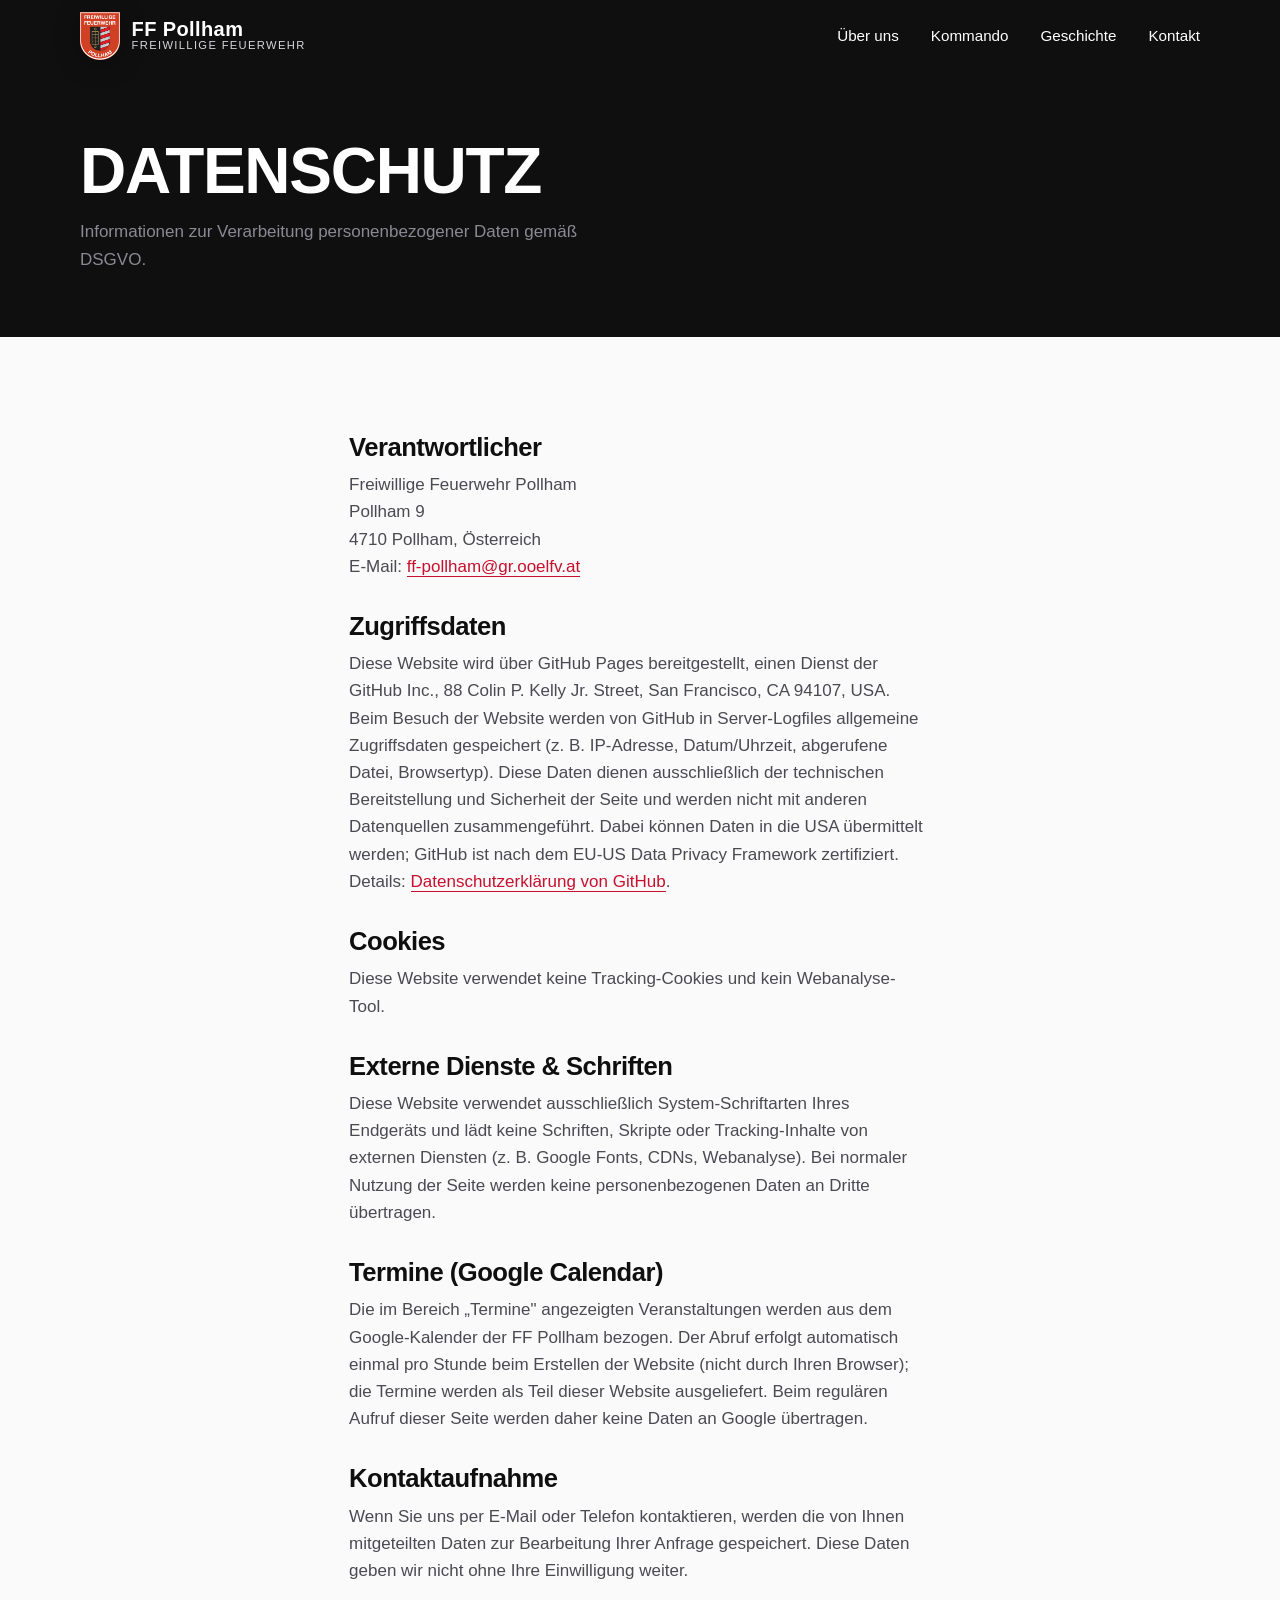
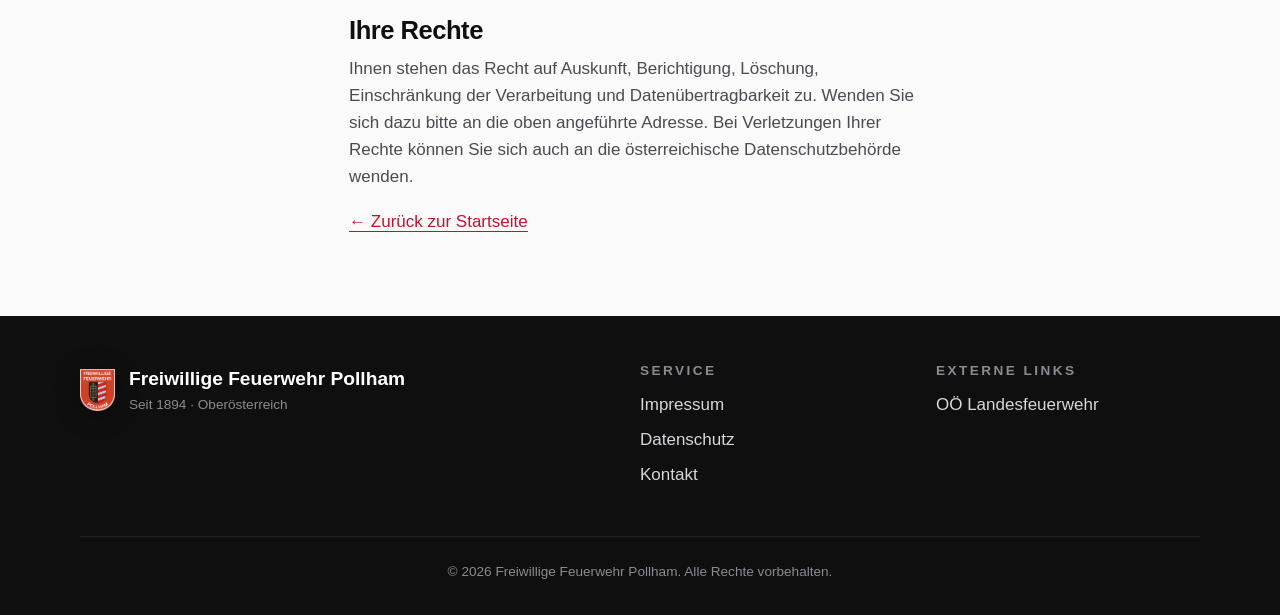
==== datenschutz.html @ 54071424 "Initial version" ====
<!DOCTYPE html>
<html lang="de">
<head>
  <meta charset="UTF-8" />
  <meta name="viewport" content="width=device-width, initial-scale=1.0" />
  <meta http-equiv="Content-Security-Policy" content="default-src 'none'; script-src 'self'; style-src 'self'; img-src 'self'; connect-src 'self'; base-uri 'self'; form-action 'self'; object-src 'none'; upgrade-insecure-requests" />
  <meta name="referrer" content="strict-origin-when-cross-origin" />
  <title>Datenschutz — Freiwillige Feuerwehr Pollham</title>
  <meta name="description" content="Datenschutzerklärung der Freiwilligen Feuerwehr Pollham gemäß DSGVO." />
  <link rel="icon" type="image/png" sizes="96x96" href="assets/favicon-96x96.png" />
  <link rel="shortcut icon" href="assets/favicon.ico" />
  <link rel="apple-touch-icon" sizes="180x180" href="assets/apple-touch-icon.png" />
  <meta name="apple-mobile-web-app-title" content="FF Pollham" />
  <link rel="stylesheet" href="css/style.css" />
</head>
<body>
  <a class="skip-link" href="#main">Zum Inhalt springen</a>

  <header class="site-header is-solid" id="siteHeader">
    <div class="container header-inner">
      <a class="brand" href="index.html" aria-label="Startseite — FF Pollham">
        <span class="brand-mark"><img src="assets/logo.png" alt="" width="40" height="48" /></span>
        <span class="brand-text">
          <span class="brand-line-1">FF Pollham</span>
          <span class="brand-line-2">Freiwillige Feuerwehr</span>
        </span>
      </a>
      <nav class="primary-nav" aria-label="Hauptnavigation">
        <ul>
          <li><a href="index.html#ueber-uns">Über uns</a></li>
          <li><a href="index.html#kommando">Kommando</a></li>
          <li><a href="index.html#geschichte">Geschichte</a></li>
          <li><a href="index.html#kontakt">Kontakt</a></li>
        </ul>
      </nav>
    </div>
  </header>

  <main id="main">
    <section class="page-hero">
      <div class="container">
        <h1>Datenschutz</h1>
        <p>Informationen zur Verarbeitung personenbezogener Daten gemäß DSGVO.</p>
      </div>
    </section>

    <article class="prose container">
      <h2>Verantwortlicher</h2>
      <p>
        Freiwillige Feuerwehr Pollham<br />
        Pollham 9<br />
        4710 Pollham, Österreich<br />
        E-Mail: <a href="mailto:ff-pollham@gr.ooelfv.at">ff-pollham@gr.ooelfv.at</a>
      </p>

      <h2>Zugriffsdaten</h2>
      <p>
        Diese Website wird über GitHub Pages bereitgestellt, einen Dienst der GitHub Inc.,
        88 Colin P. Kelly Jr. Street, San Francisco, CA 94107, USA. Beim Besuch der Website werden
        von GitHub in Server-Logfiles allgemeine Zugriffsdaten gespeichert (z. B. IP-Adresse,
        Datum/Uhrzeit, abgerufene Datei, Browsertyp). Diese Daten dienen ausschließlich der
        technischen Bereitstellung und Sicherheit der Seite und werden nicht mit anderen
        Datenquellen zusammengeführt. Dabei können Daten in die USA übermittelt werden; GitHub ist
        nach dem EU-US Data Privacy Framework zertifiziert. Details:
        <a href="https://docs.github.com/de/site-policy/privacy-policies/github-general-privacy-statement" target="_blank" rel="noopener">Datenschutzerklärung von GitHub</a>.
      </p>

      <h2>Cookies</h2>
      <p>
        Diese Website verwendet keine Tracking-Cookies und kein Webanalyse-Tool.
      </p>

      <h2>Externe Dienste &amp; Schriften</h2>
      <p>
        Diese Website verwendet ausschließlich System-Schriftarten Ihres Endgeräts und lädt keine
        Schriften, Skripte oder Tracking-Inhalte von externen Diensten (z. B. Google Fonts, CDNs,
        Webanalyse). Bei normaler Nutzung der Seite werden keine personenbezogenen Daten an Dritte
        übertragen.
      </p>

      <h2>Termine (Google Calendar)</h2>
      <p>
        Die im Bereich „Termine" angezeigten Veranstaltungen werden aus dem
        Google-Kalender der FF Pollham bezogen. Der Abruf erfolgt automatisch einmal pro Stunde
        beim Erstellen der Website (nicht durch Ihren Browser); die Termine werden als Teil dieser
        Website ausgeliefert. Beim regulären Aufruf dieser Seite werden daher keine Daten an
        Google übertragen.
      </p>

      <h2>Kontaktaufnahme</h2>
      <p>
        Wenn Sie uns per E-Mail oder Telefon kontaktieren, werden die von Ihnen mitgeteilten Daten
        zur Bearbeitung Ihrer Anfrage gespeichert. Diese Daten geben wir nicht ohne Ihre Einwilligung
        weiter.
      </p>

      <h2>Ihre Rechte</h2>
      <p>
        Ihnen stehen das Recht auf Auskunft, Berichtigung, Löschung, Einschränkung der Verarbeitung
        und Datenübertragbarkeit zu. Wenden Sie sich dazu bitte an die oben angeführte Adresse.
        Bei Verletzungen Ihrer Rechte können Sie sich auch an die österreichische Datenschutzbehörde
        wenden.
      </p>

      <p><a href="index.html">← Zurück zur Startseite</a></p>
    </article>
  </main>

  <footer class="site-footer">
    <div class="container footer-inner">
      <div class="footer-brand">
        <span class="brand-mark"><img src="assets/logo.png" alt="" width="35" height="42" /></span>
        <div>
          <p class="footer-name">Freiwillige Feuerwehr Pollham</p>
          <p class="footer-meta">Seit 1894 · Oberösterreich</p>
        </div>
      </div>
      <nav class="footer-nav" aria-label="Fuß-Navigation">
        <h2>Service</h2>
        <ul>
          <li><a href="impressum.html">Impressum</a></li>
          <li><a href="datenschutz.html">Datenschutz</a></li>
          <li><a href="index.html#kontakt">Kontakt</a></li>
        </ul>
      </nav>
      <nav class="footer-nav" aria-label="Externe Links">
        <h2>Externe Links</h2>
        <ul>
          <li><a href="https://www.ooelfv.at" target="_blank" rel="noopener">OÖ Landesfeuerwehr</a></li>
        </ul>
      </nav>
      <p class="footer-copy">© <span id="year">2026</span> Freiwillige Feuerwehr Pollham. Alle Rechte vorbehalten.</p>
    </div>
  </footer>

  <script src="js/main.js" defer></script>
</body>
</html>
---- css/style.css ----
/* ============================================================
   FF Pollham — Modern static site
   Vanilla CSS, mobile-first
   ============================================================ */

:root {
  /* Brand */
  --c-red: #c8102e;
  --c-red-deep: #9a0c23;
  --c-red-glow: rgba(200, 16, 46, 0.35);

  /* Neutrals */
  --c-ink: #0f0f10;
  --c-ink-soft: #1a1a1c;
  --c-grey-900: #232326;
  --c-grey-700: #4a4a52;
  --c-grey-500: #8a8a93;
  --c-grey-300: #d7d7dc;
  --c-grey-100: #f1f1f3;
  --c-paper: #fafafa;
  --c-white: #ffffff;

  /* Typography — system fonts only, no external requests
     Uses native OS font: SF Pro Display (Mac), Segoe UI (Windows), Roboto (Linux/Android) */
  --f-display: -apple-system, BlinkMacSystemFont, "Segoe UI", "Helvetica Neue", "Roboto", Arial, sans-serif;
  --f-body: -apple-system, BlinkMacSystemFont, "Segoe UI", "Helvetica Neue", "Roboto", Arial, sans-serif;

  /* Sizing */
  --container: 1200px;
  --radius-sm: 6px;
  --radius-md: 12px;
  --radius-lg: 20px;

  /* Motion */
  --ease: cubic-bezier(0.22, 1, 0.36, 1);
  --dur: 600ms;

  /* Layout */
  --header-h: 72px;
}

/* ---------- Reset & base ---------- */
*, *::before, *::after { box-sizing: border-box; }
html { scroll-behavior: smooth; -webkit-text-size-adjust: 100%; }
body {
  margin: 0;
  font-family: var(--f-body);
  font-size: 17px;
  line-height: 1.6;
  color: var(--c-ink);
  background: var(--c-paper);
  -webkit-font-smoothing: antialiased;
  text-rendering: optimizeLegibility;
}
img, svg { max-width: 100%; display: block; }
a { color: var(--c-red); text-decoration: none; }
a:hover { color: var(--c-red-deep); }
button { font-family: inherit; cursor: pointer; }
h1, h2, h3, h4 { font-family: var(--f-display); font-weight: 700; line-height: 1.1; margin: 0 0 0.4em; letter-spacing: -0.02em; font-stretch: 85%; }
p { margin: 0 0 1em; }
ul, ol { padding-left: 1.2em; margin: 0 0 1em; }
ul.unstyled, ol.unstyled, .team-grid, .stat-grid, .news-grid, .primary-nav ul, .footer-nav ul {
  list-style: none; padding: 0; margin: 0;
}
:focus-visible { outline: 3px solid var(--c-red); outline-offset: 3px; border-radius: 2px; }

/* Skip link */
.skip-link {
  position: absolute; left: -9999px; top: 0;
  background: var(--c-ink); color: var(--c-white);
  padding: 0.75em 1em; z-index: 1000; border-radius: 0 0 var(--radius-sm) var(--radius-sm);
}
.skip-link:focus { left: 0; }

/* Container */
.container {
  width: 100%; max-width: var(--container);
  margin-inline: auto;
  padding-inline: clamp(1.25rem, 4vw, 2.5rem);
}

/* ============================================================
   Header / Nav
   ============================================================ */
.site-header {
  position: fixed;
  inset: 0 0 auto 0;
  height: var(--header-h);
  z-index: 100;
  transition: background var(--dur) var(--ease), box-shadow var(--dur) var(--ease), border-color var(--dur) var(--ease);
  border-bottom: 1px solid transparent;
}
.site-header.is-solid {
  background: rgba(255, 255, 255, 0.92);
  backdrop-filter: saturate(160%) blur(10px);
  -webkit-backdrop-filter: saturate(160%) blur(10px);
  border-bottom-color: var(--c-grey-300);
  box-shadow: 0 4px 20px rgba(0,0,0,0.04);
}
.header-inner {
  height: 100%;
  display: flex; align-items: center; justify-content: space-between;
}

.brand {
  display: inline-flex; align-items: center; gap: 0.75rem;
  color: inherit;
  text-decoration: none;
}
.brand-mark {
  height: 48px;
  display: inline-flex; align-items: center;
  flex-shrink: 0;
  filter: drop-shadow(0 4px 12px rgba(0, 0, 0, 0.3));
}
.brand-mark img { height: 100%; width: auto; display: block; }
.brand-text { display: flex; flex-direction: column; line-height: 1.05; }
.brand-line-1 {
  font-family: var(--f-display);
  font-size: 1.25rem; font-weight: 800;
  color: var(--c-white);
  letter-spacing: 0.02em;
}
.brand-line-2 {
  font-size: 0.7rem;
  color: var(--c-grey-300);
  letter-spacing: 0.12em;
  text-transform: uppercase;
  font-weight: 500;
}
.site-header.is-solid .brand-line-1 { color: var(--c-ink); }
.site-header.is-solid .brand-line-2 { color: var(--c-grey-700); }

/* Nav */
.primary-nav ul {
  display: none;
  gap: 2rem;
}
.primary-nav a {
  color: var(--c-white);
  font-weight: 500;
  font-size: 0.95rem;
  padding: 0.5em 0;
  position: relative;
  text-decoration: none;
}
.primary-nav a::after {
  content: "";
  position: absolute; left: 0; right: 0; bottom: -4px;
  height: 2px; background: var(--c-red);
  transform: scaleX(0); transform-origin: left center;
  transition: transform 220ms var(--ease);
}
.primary-nav a:hover::after,
.primary-nav a:focus-visible::after { transform: scaleX(1); }
.site-header.is-solid .primary-nav a { color: var(--c-ink); }

/* Nav toggle (mobile) */
.nav-toggle {
  appearance: none; background: transparent; border: 0;
  width: 44px; height: 44px;
  display: grid; place-items: center;
  padding: 0;
}
.nav-toggle-bar {
  display: block; width: 24px; height: 2px;
  background: var(--c-white);
  margin: 3px 0;
  transition: transform 220ms var(--ease), opacity 220ms var(--ease), background 220ms var(--ease);
}
.site-header.is-solid .nav-toggle-bar,
body.nav-open .nav-toggle-bar { background: var(--c-ink); }
body.nav-open .nav-toggle-bar:nth-child(1) { transform: translateY(5px) rotate(45deg); }
body.nav-open .nav-toggle-bar:nth-child(2) { opacity: 0; }
body.nav-open .nav-toggle-bar:nth-child(3) { transform: translateY(-5px) rotate(-45deg); }

/* Mobile nav drawer */
@media (max-width: 859px) {
  .primary-nav {
    position: fixed;
    inset: var(--header-h) 0 0 0;
    background: var(--c-paper);
    transform: translateY(-100%);
    transition: transform 320ms var(--ease);
    z-index: 90;
    overflow-y: auto;
  }
  body.nav-open .primary-nav { transform: translateY(0); }
  .primary-nav ul {
    display: flex !important;
    flex-direction: column;
    gap: 0;
    padding: 1rem clamp(1.25rem, 4vw, 2.5rem) 2rem;
  }
  .primary-nav li { border-bottom: 1px solid var(--c-grey-300); }
  .primary-nav a {
    color: var(--c-ink) !important;
    display: block;
    font-family: var(--f-display);
    font-size: 1.6rem; font-weight: 600;
    padding: 1rem 0;
  }
  .primary-nav a::after { display: none; }
}

@media (min-width: 860px) {
  .nav-toggle { display: none; }
  .primary-nav ul { display: flex; }
}

/* ============================================================
   Hero
   ============================================================ */
.hero {
  position: relative;
  min-height: 100vh;
  min-height: 100dvh;
  display: flex; align-items: center;
  color: var(--c-white);
  isolation: isolate;
  overflow: hidden;
  padding-top: var(--header-h);
}
.hero-bg {
  position: absolute; inset: 0; z-index: -1;
  background:
    radial-gradient(120% 80% at 80% 10%, rgba(200,16,46,0.35), transparent 60%),
    radial-gradient(80% 60% at 10% 90%, rgba(200,16,46,0.18), transparent 70%),
    linear-gradient(180deg, #0a0a0c 0%, #15151a 60%, #0a0a0c 100%);
}
.hero-bg::after {
  content: "";
  position: absolute; inset: 0;
  background-image:
    linear-gradient(rgba(255,255,255,0.04) 1px, transparent 1px),
    linear-gradient(90deg, rgba(255,255,255,0.04) 1px, transparent 1px);
  background-size: 56px 56px;
  mask-image: radial-gradient(80% 60% at 50% 50%, #000 30%, transparent 80%);
  -webkit-mask-image: radial-gradient(80% 60% at 50% 50%, #000 30%, transparent 80%);
}
.hero-content { padding-block: clamp(3rem, 8vh, 6rem); }
.eyebrow {
  display: inline-block;
  font-size: 0.8rem; font-weight: 600;
  letter-spacing: 0.22em; text-transform: uppercase;
  color: var(--c-red);
  padding: 0.4em 0.9em;
  border: 1px solid var(--c-red);
  border-radius: 999px;
  margin-bottom: 1.5rem;
}
.hero-title {
  font-size: clamp(2.6rem, 9vw, 6.5rem);
  line-height: 0.95;
  margin: 0 0 1.5rem;
  letter-spacing: -0.035em;
  text-transform: uppercase;
  font-weight: 800;
  font-stretch: 75%;
}
.hero-title-accent {
  color: var(--c-red);
}
.hero-sub {
  font-size: clamp(1.05rem, 1.6vw, 1.3rem);
  max-width: 36ch;
  color: var(--c-grey-300);
  margin-bottom: 2rem;
}
.hero-actions { display: flex; flex-wrap: wrap; gap: 0.75rem; }

/* Buttons */
.btn {
  display: inline-flex; align-items: center; gap: 0.6em;
  padding: 0.95em 1.7em;
  font-weight: 600; font-size: 1rem;
  border-radius: 999px;
  border: 1px solid transparent;
  transition: transform 180ms var(--ease), background 180ms var(--ease), color 180ms var(--ease), border-color 180ms var(--ease), box-shadow 180ms var(--ease);
  text-decoration: none;
}
.btn:hover { transform: translateY(-1px); }
.btn:active { transform: translateY(0); }
.btn-primary {
  background: var(--c-red); color: var(--c-white);
  box-shadow: 0 10px 30px -10px var(--c-red-glow);
}
.btn-primary:hover { background: var(--c-red-deep); color: var(--c-white); box-shadow: 0 14px 40px -10px var(--c-red-glow); }
.btn-ghost {
  background: transparent; color: var(--c-white);
  border-color: rgba(255,255,255,0.3);
}
.btn-ghost:hover { background: rgba(255,255,255,0.08); color: var(--c-white); border-color: rgba(255,255,255,0.6); }

/* Hero scroll cue */
.hero-scroll {
  position: absolute; left: 50%; bottom: 1.5rem; transform: translateX(-50%);
  width: 28px; height: 44px; border: 2px solid rgba(255,255,255,0.4);
  border-radius: 999px;
  display: grid; place-items: start center;
  padding-top: 8px;
}
.hero-scroll span {
  display: block; width: 3px; height: 8px; background: var(--c-white);
  border-radius: 999px;
  animation: scrollCue 1.8s ease-in-out infinite;
}
@keyframes scrollCue {
  0% { transform: translateY(0); opacity: 1; }
  60% { transform: translateY(10px); opacity: 0; }
  61% { transform: translateY(0); opacity: 0; }
  100% { transform: translateY(0); opacity: 1; }
}

/* ============================================================
   Notruf banner
   ============================================================ */
.notruf {
  background: var(--c-red);
  color: var(--c-white);
  position: relative;
}
.notruf-inner {
  display: grid;
  gap: 0.5rem 2rem;
  grid-template-columns: 1fr;
  align-items: center;
  padding-block: 1.5rem;
  text-align: center;
}
@media (min-width: 760px) {
  .notruf-inner { grid-template-columns: 1fr auto 1fr; text-align: left; }
  .notruf-meta { text-align: right; }
}
.notruf-label {
  display: inline-flex; align-items: center; justify-content: center; gap: 0.6rem;
  font-weight: 600; text-transform: uppercase; letter-spacing: 0.14em; font-size: 0.85rem;
}
.notruf-pulse {
  width: 10px; height: 10px; border-radius: 999px; background: var(--c-white);
  box-shadow: 0 0 0 0 rgba(255,255,255,0.7);
  animation: pulse 1.6s ease-out infinite;
}
@keyframes pulse {
  0% { box-shadow: 0 0 0 0 rgba(255,255,255,0.6); }
  80% { box-shadow: 0 0 0 14px rgba(255,255,255,0); }
  100% { box-shadow: 0 0 0 0 rgba(255,255,255,0); }
}
.notruf-number {
  font-family: var(--f-display);
  font-size: clamp(3rem, 7vw, 4.5rem);
  font-weight: 800;
  color: var(--c-white);
  text-decoration: none;
  line-height: 1;
  letter-spacing: -0.02em;
}
.notruf-meta { font-size: 0.95rem; opacity: 0.92; }

/* ============================================================
   Generic Sections
   ============================================================ */
.section {
  padding-block: clamp(4rem, 10vh, 7rem);
}
.section-muted { background: var(--c-grey-100); }
.section-dark {
  background: var(--c-ink);
  color: var(--c-grey-300);
}
.section-dark h2, .section-dark h3, .section-dark .section-num {
  color: var(--c-white);
}

.section-head {
  max-width: 60ch;
  margin: 0 auto 3rem;
  text-align: center;
}
.section-num {
  display: inline-block;
  font-family: var(--f-display);
  font-size: 0.95rem; font-weight: 600;
  letter-spacing: 0.2em;
  color: var(--c-red);
  margin: 0 0 0.4rem;
}
.section-num::before { content: "— "; }
.section-num::after { content: " —"; }
.section-title {
  font-size: clamp(2rem, 4.5vw, 3.2rem);
  text-transform: uppercase;
  margin: 0 0 0.6rem;
  letter-spacing: -0.025em;
  font-stretch: 80%;
}
.section-sub {
  font-size: 1.05rem;
  color: var(--c-grey-700);
  margin: 0;
}
.section-dark .section-sub { color: var(--c-grey-300); }

.lead { font-size: 1.2rem; line-height: 1.55; color: var(--c-ink); }
.section-dark .lead { color: var(--c-grey-300); }

/* ============================================================
   Über uns
   ============================================================ */
.about-grid {
  display: grid;
  gap: 3rem;
  grid-template-columns: 1fr;
  align-items: start;
}
@media (min-width: 900px) {
  .about-grid { grid-template-columns: 1.3fr 1fr; gap: 4rem; }
}

.stat-grid {
  display: grid;
  grid-template-columns: repeat(2, 1fr);
  gap: 1rem;
}
.stat {
  background: var(--c-white);
  border: 1px solid var(--c-grey-300);
  border-radius: var(--radius-md);
  padding: 1.5rem 1.25rem;
  text-align: left;
}
.stat-value {
  display: block;
  font-family: var(--f-display);
  font-size: clamp(2.4rem, 5vw, 3rem);
  font-weight: 800;
  color: var(--c-red);
  line-height: 1;
  letter-spacing: -0.02em;
}
.stat-plus { color: var(--c-red); }
.stat-label {
  display: block;
  margin-top: 0.5rem;
  font-size: 0.85rem;
  color: var(--c-grey-700);
  text-transform: uppercase;
  letter-spacing: 0.12em;
  font-weight: 600;
}

/* ============================================================
   Kommando / Team
   ============================================================ */
.group-title {
  font-family: var(--f-display);
  font-size: 1rem;
  letter-spacing: 0.2em;
  text-transform: uppercase;
  text-align: center;
  margin: 0 0 1.5rem;
  color: var(--c-red);
}
.team-grid {
  display: grid;
  grid-template-columns: repeat(auto-fit, minmax(200px, 1fr));
  gap: 1.25rem;
}
.team-card {
  background: var(--c-ink-soft);
  border: 1px solid var(--c-grey-900);
  border-radius: var(--radius-md);
  padding: 1.75rem 1.25rem 1.5rem;
  text-align: center;
  transition: transform 280ms var(--ease), border-color 280ms var(--ease), box-shadow 280ms var(--ease);
}
.team-card:hover {
  transform: translateY(-3px);
  border-color: var(--c-red);
  box-shadow: 0 20px 50px -20px rgba(0,0,0,0.5);
}
.avatar {
  width: 72px; height: 72px;
  border-radius: 999px;
  background: linear-gradient(135deg, var(--c-red) 0%, var(--c-red-deep) 100%);
  color: var(--c-white);
  display: grid; place-items: center;
  font-family: var(--f-display);
  font-size: 1.6rem; font-weight: 700;
  margin: 0 auto 1rem;
  letter-spacing: 0.04em;
}
.team-rank {
  font-family: var(--f-display);
  font-size: 0.8rem;
  font-weight: 600;
  color: var(--c-red);
  letter-spacing: 0.2em;
  text-transform: uppercase;
  margin: 0 0 0.25rem;
}
.team-name {
  font-family: var(--f-display);
  font-size: 1.25rem;
  font-weight: 700;
  color: var(--c-white);
  margin: 0 0 0.3rem;
}
.team-role {
  font-size: 0.9rem;
  color: var(--c-grey-500);
  margin: 0;
}

.ext-command { margin-top: 2.5rem; }
.ext-command summary {
  cursor: pointer;
  display: inline-flex; align-items: center; gap: 0.5em;
  font-family: var(--f-display);
  font-size: 0.95rem;
  font-weight: 600;
  color: var(--c-red);
  letter-spacing: 0.18em;
  text-transform: uppercase;
  list-style: none;
  padding: 0.6em 1em;
  border: 1px solid var(--c-red);
  border-radius: 999px;
  transition: background 180ms var(--ease), color 180ms var(--ease);
}
.ext-command summary::-webkit-details-marker { display: none; }
.ext-command summary::after {
  content: "+";
  font-size: 1.2em;
  line-height: 1;
}
.ext-command[open] summary::after { content: "−"; }
.ext-command summary:hover { background: var(--c-red); color: var(--c-white); }

.ext-command[open] .team-grid { margin-top: 1.5rem; }

.team-grid-dense {
  grid-template-columns: repeat(auto-fit, minmax(180px, 1fr));
  gap: 0.75rem;
}
.team-card-sm {
  padding: 1.25rem 1rem;
}
.team-card-sm .team-name { font-size: 1.05rem; }
.team-card-sm .team-rank { font-size: 0.72rem; }
.team-card-sm .team-role { font-size: 0.82rem; }

/* ============================================================
   Timeline / Geschichte
   ============================================================ */
.timeline {
  list-style: none;
  padding: 0;
  margin: 0;
  position: relative;
  max-width: 800px;
  margin-inline: auto;
}
.timeline::before {
  content: "";
  position: absolute;
  left: 20px; top: 0; bottom: 0;
  width: 2px;
  background: linear-gradient(to bottom, var(--c-red), var(--c-grey-300));
}
@media (min-width: 720px) {
  .timeline::before { left: 50%; transform: translateX(-1px); }
}

.tl-item {
  position: relative;
  padding-left: 60px;
  margin-bottom: 2.5rem;
}
.tl-item::before {
  content: "";
  position: absolute;
  left: 12px; top: 8px;
  width: 18px; height: 18px;
  border-radius: 999px;
  background: var(--c-red);
  border: 4px solid var(--c-paper);
  box-shadow: 0 0 0 2px var(--c-red);
}
@media (min-width: 720px) {
  .tl-item { padding-left: 0; width: 50%; padding-right: 3rem; text-align: right; }
  .tl-item::before { left: auto; right: -10px; top: 8px; }
  .tl-item:nth-child(even) {
    margin-left: 50%;
    padding-left: 3rem; padding-right: 0;
    text-align: left;
  }
  .tl-item:nth-child(even)::before { left: -10px; right: auto; }
}
.tl-year {
  font-family: var(--f-display);
  font-size: 2.4rem; font-weight: 800;
  color: var(--c-red);
  line-height: 1;
  margin-bottom: 0.5rem;
}
.tl-body h3 {
  font-size: 1.4rem;
  margin: 0 0 0.5rem;
  color: var(--c-ink);
}
.tl-body p {
  color: var(--c-grey-700);
  margin: 0;
}

/* ============================================================
   Events / Termine
   ============================================================ */
.events-wrap { max-width: 760px; margin-inline: auto; }
.events-list {
  list-style: none;
  padding: 0; margin: 0 0 2rem;
  display: flex; flex-direction: column;
  gap: 1rem;
}
.event-card {
  display: grid;
  grid-template-columns: 84px 1fr;
  gap: 1.25rem;
  align-items: center;
  background: var(--c-white);
  border: 1px solid var(--c-grey-300);
  border-left: 4px solid var(--c-red);
  border-radius: var(--radius-md);
  padding: 1.1rem 1.25rem;
  transition: transform 220ms var(--ease), box-shadow 220ms var(--ease);
}
.event-card:hover {
  transform: translateY(-2px);
  box-shadow: 0 20px 40px -25px rgba(0,0,0,0.18);
}
.event-date {
  display: flex; flex-direction: column; align-items: center;
  justify-content: center;
  color: var(--c-red);
  line-height: 1;
}
.event-day {
  font-size: 2.4rem; font-weight: 800;
  letter-spacing: -0.04em;
}
.event-month {
  font-size: 0.8rem; font-weight: 700;
  text-transform: uppercase;
  letter-spacing: 0.18em;
  margin-top: 0.2rem;
  color: var(--c-grey-700);
}
.event-body { min-width: 0; }
.event-when {
  margin: 0 0 0.25rem;
  font-size: 0.82rem;
  color: var(--c-grey-700);
  letter-spacing: 0.04em;
}
.event-title {
  margin: 0 0 0.25rem;
  font-size: 1.25rem;
  color: var(--c-ink);
}
.event-loc {
  margin: 0;
  font-size: 0.92rem;
  color: var(--c-grey-700);
}

/* skeletons + empty/error */
.event-skeleton, .news-skeleton {
  list-style: none;
  border-radius: var(--radius-md);
  background: var(--c-white);
  border: 1px solid var(--c-grey-300);
  padding: 1.25rem;
  display: flex; flex-direction: column;
  gap: 0.6rem;
}
.event-skeleton span, .news-skeleton span {
  display: block;
  height: 14px;
  border-radius: 6px;
  background: linear-gradient(90deg, var(--c-grey-100) 0%, var(--c-grey-300) 50%, var(--c-grey-100) 100%);
  background-size: 200% 100%;
  animation: skeleton 1.4s ease-in-out infinite;
}
.event-skeleton span:nth-child(1) { width: 60%; }
.event-skeleton span:nth-child(2) { width: 40%; }
.news-skeleton  span:nth-child(1) { width: 30%; height: 18px; }
.news-skeleton  span:nth-child(2) { width: 70%; }
.news-skeleton  span:nth-child(3) { width: 90%; }
@keyframes skeleton {
  0%   { background-position: 200% 0; }
  100% { background-position: -200% 0; }
}
@media (prefers-reduced-motion: reduce) {
  .event-skeleton span, .news-skeleton span { animation: none; }
}

.event-empty, .event-error, .news-empty {
  list-style: none;
  background: var(--c-white);
  border: 1px dashed var(--c-grey-300);
  border-radius: var(--radius-md);
  padding: 1.5rem 1.25rem;
  text-align: center;
  color: var(--c-grey-700);
}
.event-error a { display: inline-block; margin-top: 0.5rem; }

.muted-note-center { text-align: center; margin-top: 1.5rem; }
.btn-dark { color: var(--c-ink); border-color: var(--c-grey-300); }
.btn-dark:hover { background: var(--c-ink); color: var(--c-white); border-color: var(--c-ink); }

@media (max-width: 520px) {
  .event-card { grid-template-columns: 60px 1fr; gap: 0.9rem; padding: 1rem; }
  .event-day { font-size: 1.8rem; }
  .event-month { font-size: 0.7rem; }
  .event-title { font-size: 1.1rem; }
}

/* ============================================================
   News / Aktuelles
   ============================================================ */
.news-grid {
  display: grid;
  grid-template-columns: repeat(auto-fit, minmax(280px, 1fr));
  gap: 1.5rem;
}
.news-card {
  background: var(--c-white);
  border: 1px solid var(--c-grey-300);
  border-radius: var(--radius-md);
  padding: 1.75rem;
  display: flex; flex-direction: column;
  gap: 0.75rem;
  position: relative;
  transition: transform 220ms var(--ease), box-shadow 220ms var(--ease), border-color 220ms var(--ease);
}
.news-card:hover {
  transform: translateY(-4px);
  box-shadow: 0 30px 60px -30px rgba(0,0,0,0.15);
  border-color: var(--c-grey-500);
}
.news-tag {
  align-self: flex-start;
  font-size: 0.72rem;
  font-weight: 700;
  letter-spacing: 0.16em;
  text-transform: uppercase;
  padding: 0.35em 0.8em;
  border-radius: 999px;
  background: var(--c-grey-100);
  color: var(--c-grey-700);
}
.news-tag-mission { background: var(--c-red); color: var(--c-white); }
.news-tag-event { background: #1f2937; color: var(--c-white); }
.news-tag-news { background: #e8eaee; color: var(--c-ink); }
.news-date {
  margin: 0;
  font-size: 0.85rem;
  color: var(--c-grey-700);
  letter-spacing: 0.06em;
}
.news-title {
  font-size: 1.4rem;
  margin: 0;
}
.news-excerpt {
  margin: 0;
  color: var(--c-grey-700);
  font-size: 0.97rem;
}
.muted-note {
  margin-top: 2rem;
  text-align: center;
  font-size: 0.95rem;
  color: var(--c-grey-700);
}

/* ============================================================
   Kontakt
   ============================================================ */
.contact-grid {
  display: grid;
  gap: 1.25rem;
  grid-template-columns: repeat(auto-fit, minmax(260px, 1fr));
}
.contact-card {
  background: var(--c-ink-soft);
  border: 1px solid var(--c-grey-900);
  border-radius: var(--radius-md);
  padding: 1.75rem;
}
.contact-card h3 {
  font-size: 1.4rem;
  color: var(--c-white);
  margin: 0 0 0.75rem;
}
.contact-card address {
  font-style: normal;
  color: var(--c-grey-300);
  line-height: 1.7;
  margin: 0 0 1rem;
}
.contact-card p { color: var(--c-grey-300); margin: 0 0 0.75rem; }
.contact-card a { color: var(--c-white); border-bottom: 1px solid var(--c-red); }
.contact-card a:hover { color: var(--c-red); }
.contact-card .muted { color: var(--c-grey-500); }
.link-arrow {
  display: inline-block;
  font-weight: 600;
  color: var(--c-red) !important;
  border-bottom: none !important;
}
.link-arrow:hover { color: var(--c-white) !important; }

.contact-card-emergency {
  background: var(--c-red);
  border-color: var(--c-red);
}
.contact-card-emergency h3 { color: var(--c-white); }
.contact-card-emergency p { color: rgba(255,255,255,0.92); }
.contact-emerg-number {
  font-family: var(--f-display);
  font-size: clamp(3rem, 7vw, 4.5rem);
  font-weight: 800;
  line-height: 1;
  margin: 0 0 0.5rem !important;
}
.contact-emerg-number a {
  color: var(--c-white) !important;
  border-bottom: none !important;
  text-decoration: none;
}

/* ============================================================
   Footer
   ============================================================ */
.site-footer {
  background: var(--c-ink);
  color: var(--c-grey-300);
  padding-block: 3rem 2rem;
}
.footer-inner {
  display: grid;
  gap: 2rem;
  grid-template-columns: 1fr;
}
@media (min-width: 760px) {
  .footer-inner {
    grid-template-columns: 2fr 1fr 1fr;
    align-items: start;
  }
}
.footer-brand { display: flex; gap: 0.9rem; align-items: center; }
.footer-brand .brand-mark { height: 42px; }
.footer-name { font-family: var(--f-display); font-size: 1.2rem; font-weight: 700; color: var(--c-white); margin: 0; }
.footer-meta { font-size: 0.85rem; margin: 0; color: var(--c-grey-500); }
.footer-nav h2 {
  font-family: var(--f-display);
  font-size: 0.85rem;
  letter-spacing: 0.18em;
  text-transform: uppercase;
  color: var(--c-grey-500);
  margin: 0 0 0.75rem;
}
.footer-nav ul { display: flex; flex-direction: column; gap: 0.5rem; }
.footer-nav a { color: var(--c-grey-300); }
.footer-nav a:hover { color: var(--c-red); }
.footer-copy {
  grid-column: 1 / -1;
  border-top: 1px solid var(--c-grey-900);
  padding-top: 1.5rem;
  margin: 1rem 0 0;
  font-size: 0.85rem;
  color: var(--c-grey-500);
  text-align: center;
}

/* ============================================================
   Reveal-on-scroll
   ============================================================ */
.reveal {
  opacity: 0;
  transform: translateY(28px);
  transition: opacity 700ms var(--ease), transform 700ms var(--ease);
  will-change: opacity, transform;
}
.reveal.is-visible {
  opacity: 1;
  transform: none;
}

@media (prefers-reduced-motion: reduce) {
  html { scroll-behavior: auto; }
  .reveal { opacity: 1; transform: none; transition: none; }
  .hero-scroll span { animation: none; }
  .notruf-pulse { animation: none; }
  *, *::before, *::after { animation-duration: 0.01ms !important; transition-duration: 0.01ms !important; }
}

/* ============================================================
   Sub-pages (impressum, datenschutz)
   ============================================================ */
.page-hero {
  background: var(--c-ink);
  color: var(--c-white);
  padding: calc(var(--header-h) + 4rem) 0 4rem;
}
.page-hero h1 {
  font-size: clamp(2.4rem, 6vw, 4rem);
  text-transform: uppercase;
  margin: 0;
}
.page-hero p { color: var(--c-grey-500); max-width: 60ch; margin: 0.75rem 0 0; }
.prose { max-width: 70ch; margin-inline: auto; padding-block: 4rem; }
.prose h2 { font-size: 1.6rem; margin-top: 2rem; }
.prose p { color: var(--c-grey-700); }
.prose a { border-bottom: 1px solid var(--c-red); }
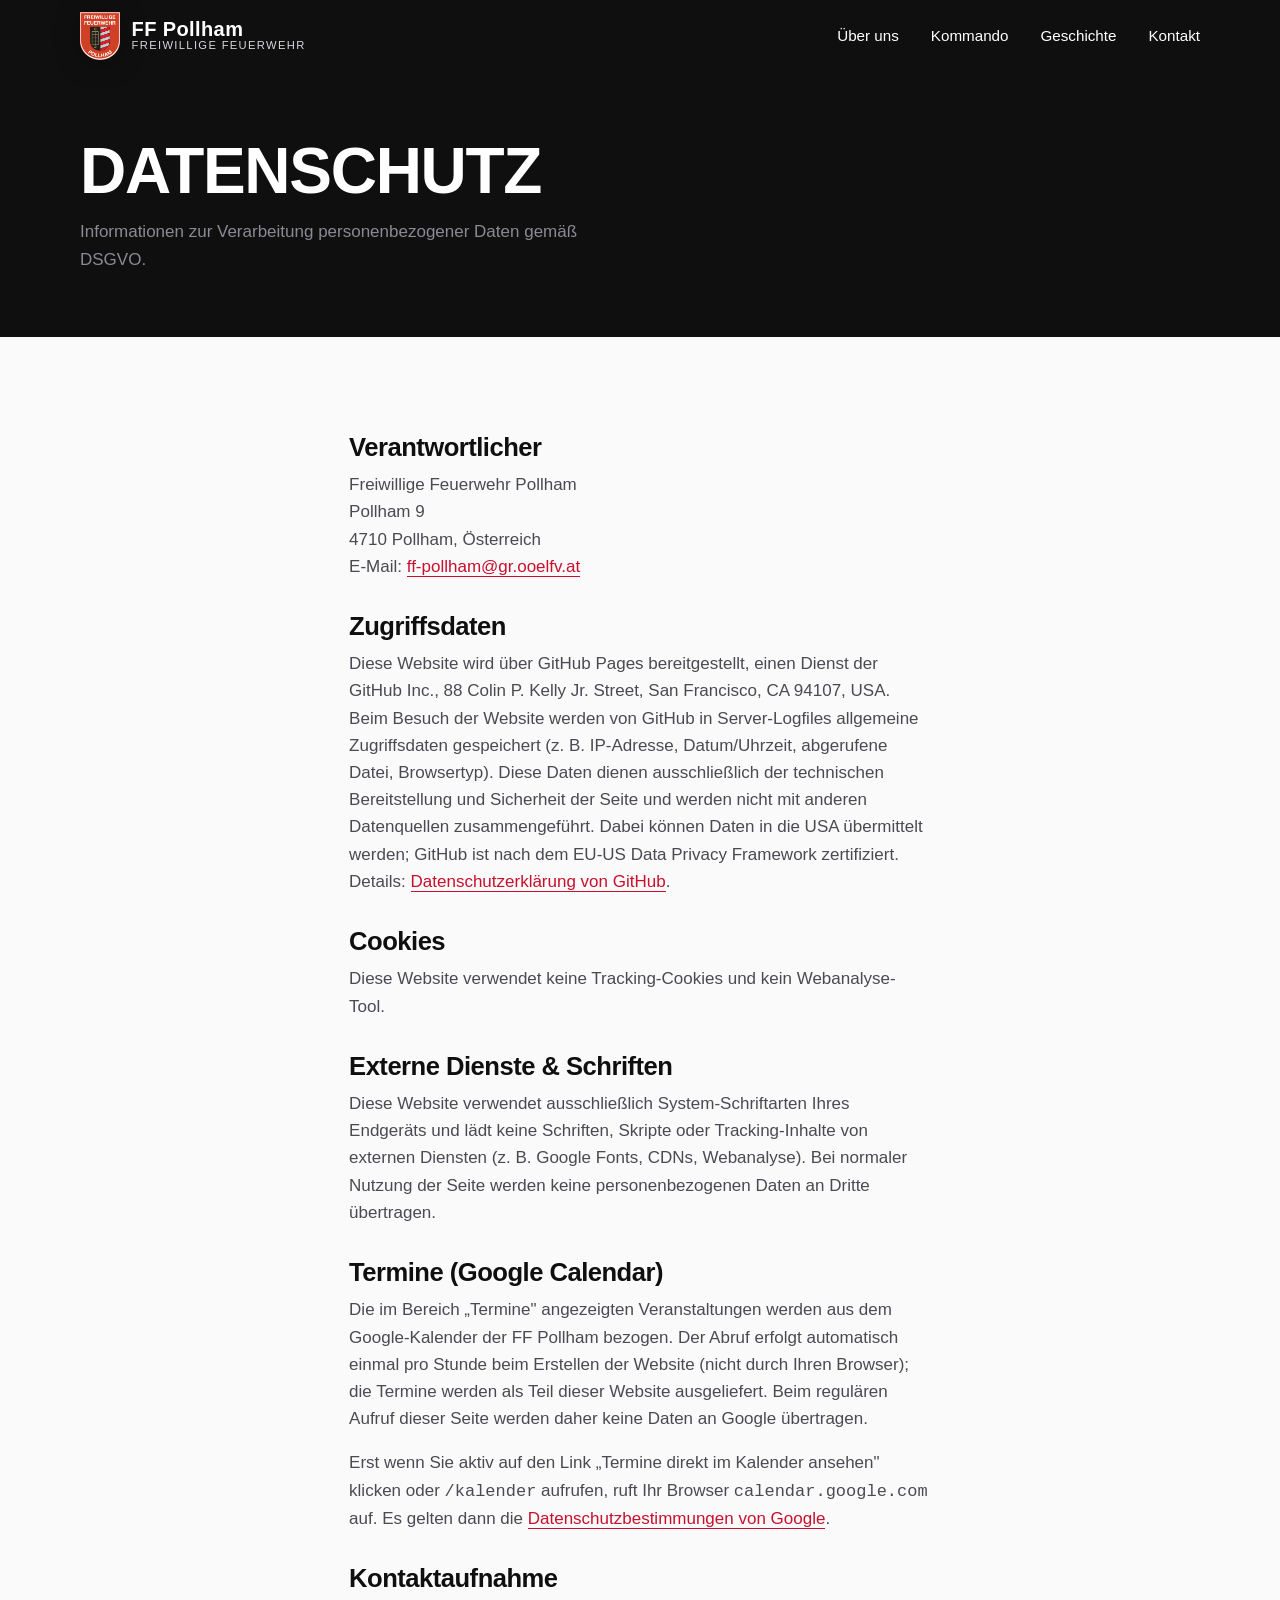
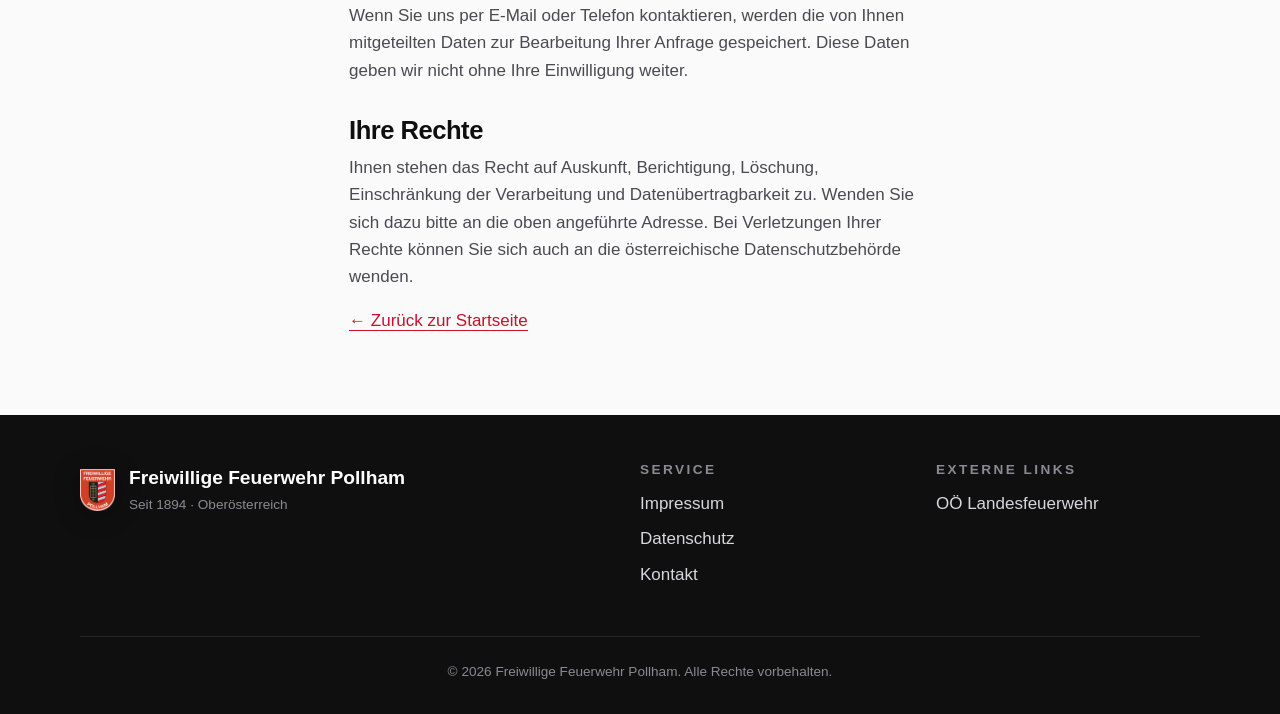
==== commit 57ccfa93: "Add support for the /kalender short link Forward to the public Google Calendar via a 404 page, since" ====
--- a/datenschutz.html
+++ b/datenschutz.html
@@ -86,6 +86,13 @@
         Website ausgeliefert. Beim regulären Aufruf dieser Seite werden daher keine Daten an
         Google übertragen.
       </p>
+      <p>
+        Erst wenn Sie aktiv auf den Link „Termine direkt im Kalender ansehen" klicken oder
+        <code>/kalender</code> aufrufen, ruft Ihr Browser <code>calendar.google.com</code> auf. Es
+        gelten dann die
+        <a href="https://policies.google.com/privacy" target="_blank" rel="noopener">Datenschutzbestimmungen
+        von Google</a>.
+      </p>
 
       <h2>Kontaktaufnahme</h2>
       <p>
